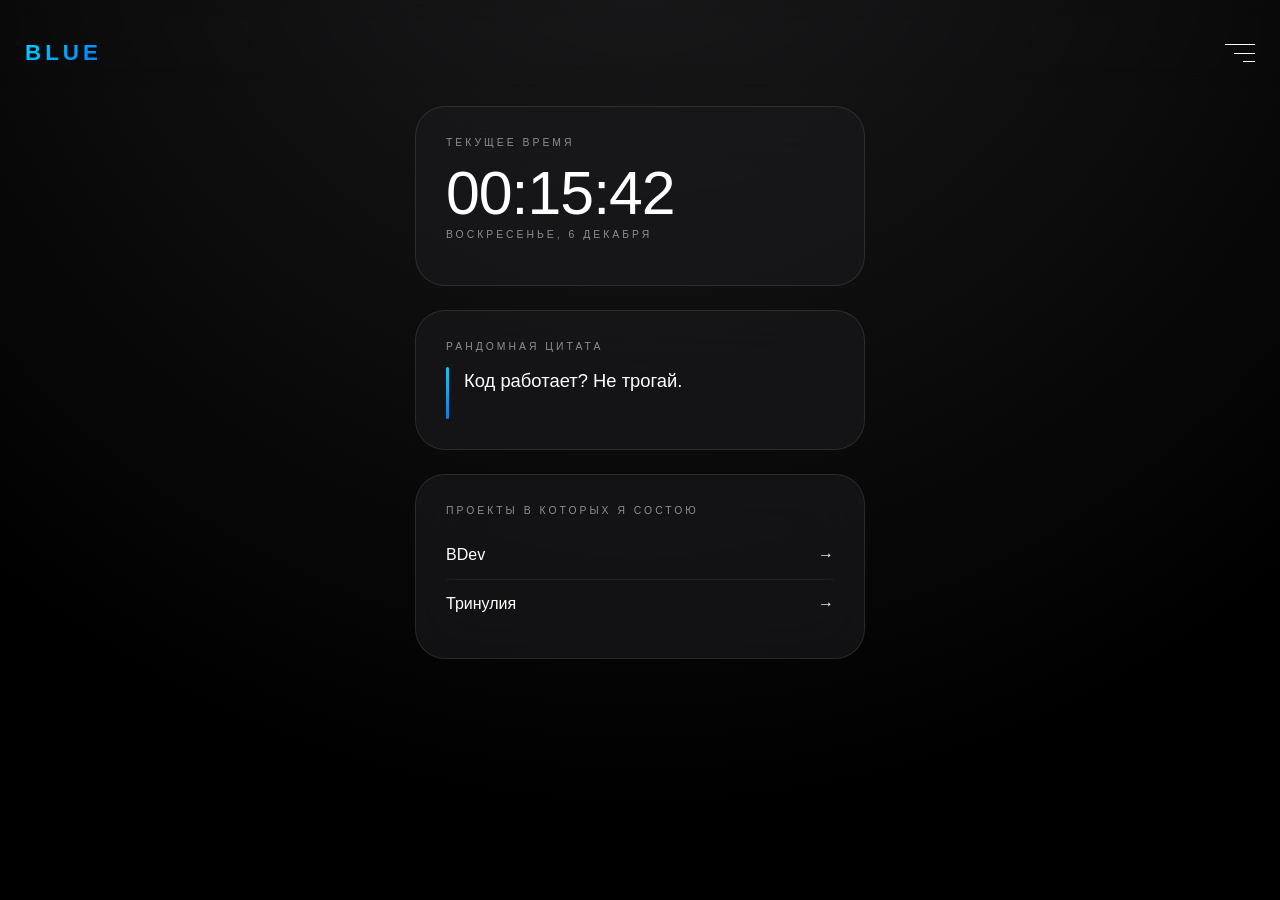
==== Blue.html @ 28cb69a4 "Blue.html" ====
<!DOCTYPE html>
<html lang="ru">
<head>
    <meta charset="UTF-8">
    <meta name="viewport" content="width=device-width, initial-scale=1.0">
    <title>Blue iOS 26</title>
    <style>
        :root {
            --bg: #000000;
            --sidebar-bg: rgba(10, 10, 10, 0.98);
            --card-bg: rgba(28, 28, 30, 0.6);
            --card-border: rgba(255, 255, 255, 0.1);
            --text-main: #ffffff;
            --text-gray: #8e8e93;
            --blue-gradient: linear-gradient(135deg, #00d1ff 0%, #007aff 100%);
            --blur-strength: 30px;
        }

        * {
            margin: 0;
            padding: 0;
            box-sizing: border-box;
            -webkit-tap-highlight-color: transparent;
        }

        body {
            background-color: var(--bg);
            color: var(--text-main);
            font-family: 'Segoe UI', Roboto, Helvetica, Arial, sans-serif;
            overflow-x: hidden;
            min-height: 100vh;
        }

        .bg-gradient {
            position: fixed;
            top: 0;
            left: 0;
            width: 100%;
            height: 100%;
            background: radial-gradient(circle at 50% -20%, #1c1c1e 0%, #000000 80%);
            z-index: -1;
        }

        header {
            display: flex;
            justify-content: space-between;
            align-items: center;
            padding: 40px 25px 20px;
            position: sticky;
            top: 0;
            z-index: 100;
            backdrop-filter: blur(10px);
        }

        .logo {
            font-size: 1.4rem;
            font-weight: 800;
            letter-spacing: 4px;
            background: var(--blue-gradient);
            -webkit-background-clip: text;
            -webkit-text-fill-color: transparent;
            display: inline-block;
            cursor: pointer;
        }

        .hamburger {
            cursor: pointer;
            z-index: 1001;
            width: 30px;
            height: 18px;
            display: flex;
            flex-direction: column;
            justify-content: space-between;
            align-items: flex-end;
        }

        .bar {
            height: 1px;
            background-color: var(--text-main);
            transition: 0.4s cubic-bezier(0.4, 0, 0.2, 1);
        }

        .bar-1 { width: 100%; }
        .bar-2 { width: 70%; }
        .bar-3 { width: 40%; }

        .hamburger.active .bar-1 { transform: translateY(8px) rotate(-45deg); width: 100%; }
        .hamburger.active .bar-2 { opacity: 0; }
        .hamburger.active .bar-3 { transform: translateY(-9px) rotate(45deg); width: 100%; }

        .sidebar {
            position: fixed;
            top: 0;
            right: -100%;
            width: 280px;
            height: 100vh;
            background: var(--sidebar-bg);
            backdrop-filter: blur(var(--blur-strength));
            transition: 0.5s cubic-bezier(0.4, 0, 0.2, 1);
            z-index: 1000;
            padding: 120px 40px;
            display: flex;
            flex-direction: column;
            gap: 30px;
            border-left: 1px solid var(--card-border);
        }

        .sidebar.active { right: 0; }

        .sidebar a {
            color: var(--text-main);
            text-decoration: none;
            font-size: 1.4rem;
            opacity: 0.6;
            transition: 0.3s;
            cursor: pointer;
        }

        .sidebar a:hover { opacity: 1; color: #00d1ff; }

        .tab-content {
            display: none;
            padding: 0 25px;
            max-width: 500px;
            margin: 20px auto 40px;
            flex-direction: column;
            gap: 24px;
        }

        .tab-content.active {
            display: flex;
        }

        .glass-card {
            background: var(--card-bg);
            backdrop-filter: blur(var(--blur-strength));
            border-radius: 30px;
            padding: 30px;
            border: 1px solid var(--card-border);
        }

        /* Фиксированная высота для блока цитаты, чтобы контент не дергался */
        .quote-card {
            min-height: 140px; 
            display: flex;
            flex-direction: column;
        }

        #clock {
            font-size: 3.8rem;
            font-weight: 200;
            letter-spacing: -1px;
            line-height: 1;
            margin-bottom: 5px;
            font-variant-numeric: tabular-nums;
        }

        .label {
            font-size: 0.65rem;
            text-transform: uppercase;
            letter-spacing: 3px;
            color: var(--text-gray);
            margin-bottom: 15px;
            display: block;
        }

        .quote-container {
            display: flex;
            align-items: stretch;
            gap: 15px;
            flex-grow: 1;
        }

        .quote-line {
            width: 3px;
            background: var(--blue-gradient);
            border-radius: 2px;
            flex-shrink: 0;
        }

        .quote-text {
            font-size: 1.15rem;
            color: var(--text-main);
            line-height: 1.5;
            transition: opacity 0.4s ease;
        }

        .quote-fade {
            opacity: 0;
        }

        .affiliations-list {
            list-style: none;
        }

        .affiliations-list li {
            padding: 15px 0;
            color: var(--text-main);
            border-bottom: 1px solid rgba(255,255,255,0.05);
            display: flex;
            justify-content: space-between;
        }

        .affiliations-list li:last-child { border-bottom: none; }

        .content-text {
            font-size: 1.1rem;
            line-height: 1.6;
            color: var(--text-main);
        }

        @keyframes fadeIn {
            from { opacity: 0; transform: translateY(15px); }
            to { opacity: 1; transform: translateY(0); }
        }

        .active .glass-card { animation: fadeIn 0.6s ease both; }
        .card-1 { animation-delay: 0.1s; }
        .card-2 { animation-delay: 0.2s; }
        .card-3 { animation-delay: 0.3s; }

    </style>
</head>
<body>
    <div class="bg-gradient"></div>

    <header>
        <div class="logo" onclick="showTab('home')">BLUE</div>
        <div class="hamburger" onclick="toggleMenu()">
            <div class="bar bar-1"></div>
            <div class="bar bar-2"></div>
            <div class="bar bar-3"></div>
        </div>
    </header>

    <div class="sidebar" id="sidebar">
        <div class="label">Навигация</div>
        <a onclick="showTab('home')">Home</a>
        <a onclick="showTab('affiliations')">Affiliations</a>
        <a onclick="showTab('about')">About</a>
    </div>

    <!-- Вкладка HOME -->
    <main id="home" class="tab-content active">
        <div class="glass-card card-1">
            <span class="label">Текущее время</span>
            <div id="clock">00:00:00</div>
            <div class="label" id="date-label">Дата</div>
        </div>

        <div class="glass-card card-2 quote-card">
            <span class="label">Рандомная цитата</span>
            <div class="quote-container">
                <div class="quote-line"></div>
                <div class="quote-text" id="quote">...</div>
            </div>
        </div>

        <div class="glass-card card-3">
            <span class="label">Проекты в которых я состою</span>
            <ul class="affiliations-list">
                <li>BDev <span>→</span></li>
                <li>Тринулия <span>→</span></li>
            </ul>
        </div>
    </main>

    <!-- Вкладка AFFILIATIONS -->
    <main id="affiliations" class="tab-content">
        <div class="glass-card card-1">
            <span class="label">Affiliations</span>
            <p class="content-text">Сюда впишешь что тебе надо</p>
        </div>
    </main>

    <!-- Вкладка ABOUT -->
    <main id="about" class="tab-content">
        <div class="glass-card card-1">
            <span class="label">About</span>
            <p class="content-text">Сюда впишешь что тебе надо</p>
        </div>
    </main>

    <script>
        const thoughts = [
            "Код работает? Не трогай.",
            "Лень — это энергосберегающий режим.",
            "Бирюзовый — цвет спокойствия.",
            "Минимализм — это не отсутствие чего-то, это идеальное количество.",
            "Blue — это стиль."
        ];

        let currentQuoteIndex = Math.floor(Math.random() * thoughts.length);

        function showTab(tabId) {
            document.querySelectorAll('.tab-content').forEach(tab => {
                tab.classList.remove('active');
            });
            
            const targetTab = document.getElementById(tabId);
            if (targetTab) {
                targetTab.classList.add('active');
            }

            const sidebar = document.getElementById('sidebar');
            if (sidebar.classList.contains('active')) {
                toggleMenu();
            }
        }

        function updateUI() {
            const now = new Date();
            const clockEl = document.getElementById('clock');
            const dateEl = document.getElementById('date-label');
            
            if (clockEl) {
                clockEl.innerText = now.toLocaleTimeString('ru-RU', {
                    hour: '2-digit',
                    minute: '2-digit',
                    second: '2-digit'
                });
            }
            
            if (dateEl) {
                const options = { weekday: 'long', month: 'long', day: 'numeric' };
                dateEl.innerText = now.toLocaleDateString('ru-RU', options);
            }
        }

        function rotateQuote() {
            const quoteEl = document.getElementById('quote');
            if (!quoteEl) return;

            quoteEl.classList.add('quote-fade');

            setTimeout(() => {
                currentQuoteIndex = (currentQuoteIndex + 1) % thoughts.length;
                quoteEl.innerText = thoughts[currentQuoteIndex];
                quoteEl.classList.remove('quote-fade');
            }, 400);
        }

        function toggleMenu() {
            document.querySelector('.hamburger').classList.toggle('active');
            document.getElementById('sidebar').classList.toggle('active');
        }

        document.addEventListener('DOMContentLoaded', () => {
            const quoteEl = document.getElementById('quote');
            if (quoteEl) {
                quoteEl.innerText = thoughts[currentQuoteIndex];
            }
            
            updateUI();
            setInterval(updateUI, 1000);
            setInterval(rotateQuote, 5000);
        });
    </script>
</body>
</html>
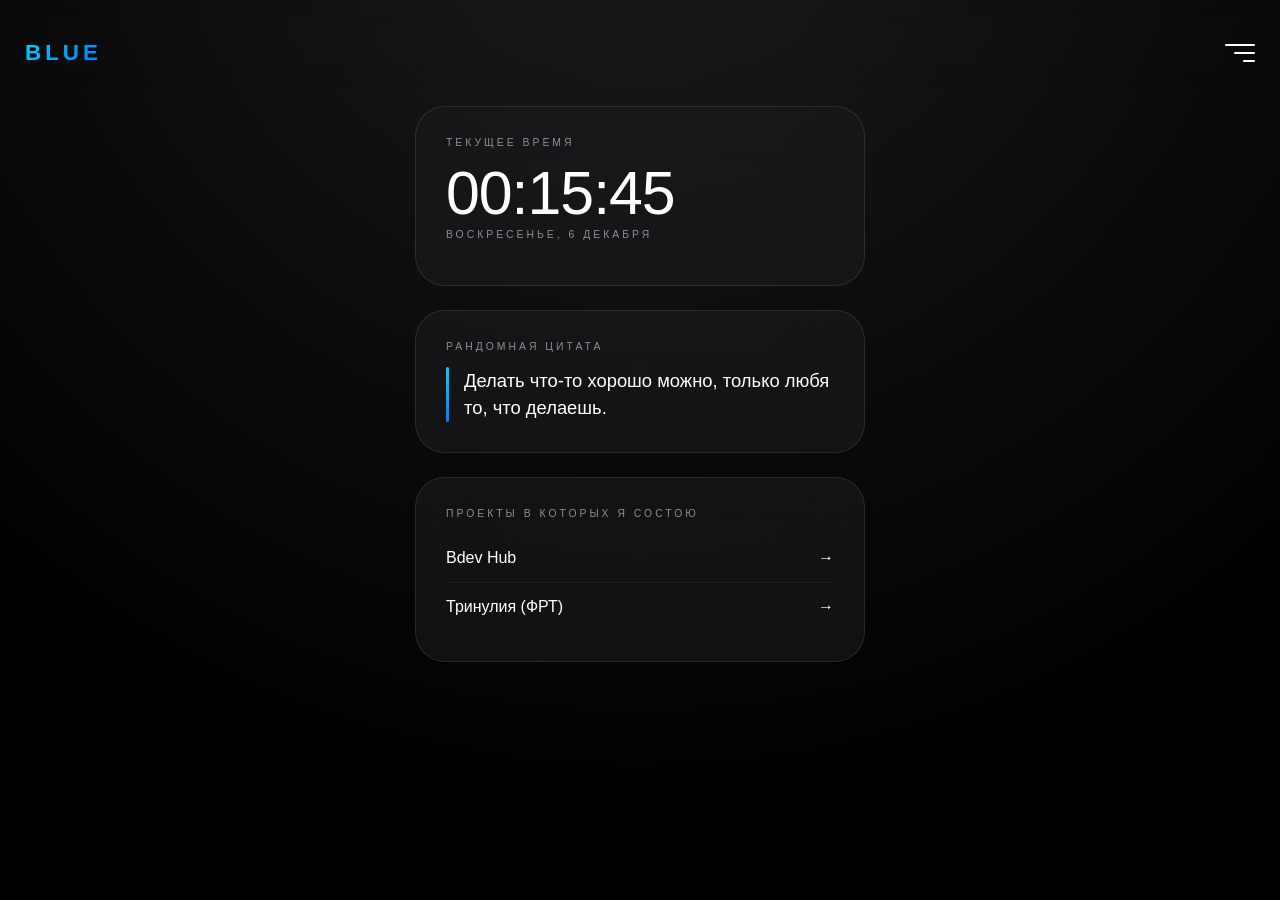
==== commit 39233520: "Update Blue.html" ====
--- a/Blue.html
+++ b/Blue.html
@@ -3,7 +3,7 @@
 <head>
     <meta charset="UTF-8">
     <meta name="viewport" content="width=device-width, initial-scale=1.0">
-    <title>Blue iOS 26</title>
+    <title>Blue</title>
     <style>
         :root {
             --bg: #000000;
@@ -48,7 +48,7 @@
             padding: 40px 25px 20px;
             position: sticky;
             top: 0;
-            z-index: 100;
+            z-index: 2000;
             backdrop-filter: blur(10px);
         }
 
@@ -65,7 +65,7 @@
 
         .hamburger {
             cursor: pointer;
-            z-index: 1001;
+            z-index: 2001;
             width: 30px;
             height: 18px;
             display: flex;
@@ -75,18 +75,30 @@
         }
 
         .bar {
-            height: 1px;
+            height: 2px;
             background-color: var(--text-main);
             transition: 0.4s cubic-bezier(0.4, 0, 0.2, 1);
+            border-radius: 2px;
         }
 
         .bar-1 { width: 100%; }
         .bar-2 { width: 70%; }
         .bar-3 { width: 40%; }
 
-        .hamburger.active .bar-1 { transform: translateY(8px) rotate(-45deg); width: 100%; }
-        .hamburger.active .bar-2 { opacity: 0; }
-        .hamburger.active .bar-3 { transform: translateY(-9px) rotate(45deg); width: 100%; }
+        .hamburger.active .bar-1 { 
+            transform: translateY(8px) rotate(45deg); 
+            width: 100%; 
+            background-color: #00d1ff;
+        }
+        .hamburger.active .bar-2 { 
+            opacity: 0; 
+            transform: translateX(-10px);
+        }
+        .hamburger.active .bar-3 { 
+            transform: translateY(-8px) rotate(-45deg); 
+            width: 100%; 
+            background-color: #00d1ff;
+        }
 
         .sidebar {
             position: fixed;
@@ -97,7 +109,7 @@
             background: var(--sidebar-bg);
             backdrop-filter: blur(var(--blur-strength));
             transition: 0.5s cubic-bezier(0.4, 0, 0.2, 1);
-            z-index: 1000;
+            z-index: 1500;
             padding: 120px 40px;
             display: flex;
             flex-direction: column;
@@ -105,7 +117,10 @@
             border-left: 1px solid var(--card-border);
         }
 
-        .sidebar.active { right: 0; }
+        .sidebar.active { 
+            right: 0;
+            box-shadow: -10px 0 30px rgba(0, 0, 0, 0.5);
+        }
 
         .sidebar a {
             color: var(--text-main);
@@ -139,7 +154,6 @@
             border: 1px solid var(--card-border);
         }
 
-        /* Фиксированная высота для блока цитаты, чтобы контент не дергался */
         .quote-card {
             min-height: 140px; 
             display: flex;
@@ -199,6 +213,12 @@
             border-bottom: 1px solid rgba(255,255,255,0.05);
             display: flex;
             justify-content: space-between;
+            cursor: pointer;
+            transition: 0.2s;
+        }
+
+        .affiliations-list li:hover {
+            color: #00d1ff;
         }
 
         .affiliations-list li:last-child { border-bottom: none; }
@@ -207,6 +227,33 @@
             font-size: 1.1rem;
             line-height: 1.6;
             color: var(--text-main);
+        }
+
+        .project-detail {
+            display: none;
+        }
+
+        .project-detail.active {
+            display: block;
+        }
+
+        .back-btn {
+            color: #00d1ff;
+            cursor: pointer;
+            font-size: 0.9rem;
+            margin-bottom: 20px;
+            display: inline-block;
+        }
+
+        .project-description-block {
+            margin-bottom: 20px;
+            opacity: 0.9;
+            font-size: 1rem;
+        }
+
+        .my-role-block {
+            padding-top: 15px;
+            border-top: 1px solid var(--card-border);
         }
 
         @keyframes fadeIn {
@@ -235,9 +282,9 @@
 
     <div class="sidebar" id="sidebar">
         <div class="label">Навигация</div>
-        <a onclick="showTab('home')">Home</a>
-        <a onclick="showTab('affiliations')">Affiliations</a>
-        <a onclick="showTab('about')">About</a>
+        <a onclick="showTab('home')">Главная</a>
+        <a onclick="showTab('affiliations')">Контакты</a>
+        <a onclick="showTab('about')">Профиль</a>
     </div>
 
     <!-- Вкладка HOME -->
@@ -256,39 +303,163 @@
             </div>
         </div>
 
-        <div class="glass-card card-3">
+        <!-- Основной список проектов -->
+        <div class="glass-card card-3" id="projects-list-container">
             <span class="label">Проекты в которых я состою</span>
             <ul class="affiliations-list">
-                <li>BDev <span>→</span></li>
-                <li>Тринулия <span>→</span></li>
+                <li onclick="showProject('bdev')">Bdev Hub <span>→</span></li>
+                <li onclick="showProject('trinulia')">Тринулия (ФРТ) <span>→</span></li>
             </ul>
+        </div>
+
+        <!-- Детали проекта Bdev Hub -->
+        <div class="glass-card card-3 project-detail" id="project-bdev">
+            <div class="back-btn" onclick="hideProject()">← Назад</div>
+            <span class="label">О проекте Bdev Hub</span>
+            <div class="project-description-block">
+                <p class="content-text">Bdev Hub - разработчик(и) скриптов, на данный момент создают универсальный скрипт на аим, триггер бот, пик и многое другое!</p>
+            </div>
+            <div class="my-role-block">
+                <span class="label">Моя роль</span>
+                <p class="content-text">Тестер</p>
+            </div>
+        </div>
+
+        <!-- Детали проекта Тринулия -->
+        <div class="glass-card card-3 project-detail" id="project-trinulia">
+            <div class="back-btn" onclick="hideProject()">← Назад</div>
+            <span class="label">О проекте Тринулия</span>
+            <div class="project-description-block">
+                <p class="content-text">Федеративная Республика Тринулии, долго рассказывать не буду, находится в Тринульграде, Шупашкаре, а также раньше находилась в довольно популярном плейсе - Сосновский.</p>
+            </div>
+            <div class="my-role-block">
+                <span class="label">Моя роль</span>
+                <p class="content-text">Сотрудник МВД, 0-51, Старшина. На данный момент деятельность полиции остановлена из-за ухода Сосновского.</p>
+            </div>
         </div>
     </main>
 
     <!-- Вкладка AFFILIATIONS -->
     <main id="affiliations" class="tab-content">
         <div class="glass-card card-1">
-            <span class="label">Affiliations</span>
-            <p class="content-text">Сюда впишешь что тебе надо</p>
+            <span class="label">Контакты</span>
+            <p class="content-text">Discord: blue_5270</p>
+            <p class="content-text">Telegram: @blue_5270</p>
         </div>
     </main>
 
     <!-- Вкладка ABOUT -->
     <main id="about" class="tab-content">
         <div class="glass-card card-1">
-            <span class="label">About</span>
-            <p class="content-text">Сюда впишешь что тебе надо</p>
+            <span class="label">Профиль</span>
+            <p class="content-text">бебебе</p>
+            <img src="https://images.meme-arsenal.com/4dd2a8306dc479bea963a739f92775ce.jpg" alt="соррян бро">
         </div>
     </main>
 
     <script>
-        const thoughts = [
-            "Код работает? Не трогай.",
-            "Лень — это энергосберегающий режим.",
-            "Бирюзовый — цвет спокойствия.",
-            "Минимализм — это не отсутствие чего-то, это идеальное количество.",
-            "Blue — это стиль."
-        ];
+const thoughts = [
+    "Разум может достичь всего, во что он верит.",
+    "Стремитесь не к успеху, а к ценностям, которые он даёт.",
+    "Успех приходит к тем, кто не оправдывается.",
+    "9000 промахов — цена мастерства.",
+    "Сложнее всего начать. Дальше — упорство.",
+    "Любите жизнь больше, чем её смысл.",
+    "Жизнь — это то, что происходит, пока ты строишь планы.",
+    "Логика ведёт от А к Б. Воображение — куда угодно.",
+    "Больше всего жалеть будешь не о сделанном, а о несделанном.",
+    "Начинать всегда стоит с того, что сеет сомнения.",
+    "Настоящая ответственность — только личная.",
+    "Неосмысленная жизнь не стоит того, чтобы жить.",
+    "80% успеха — быть в нужном месте в нужное время.",
+    "Ваше время ограничено. Не живите чужой жизнью.",
+    "Победа — ничто. Желание побеждать — всё.",
+    "Наука — это знания. Мудрость — это жизнь.",
+    "В моём словаре нет слова «невозможно».",
+    "Чтобы пересечь океан, нужно потерять берег из виду.",
+    "Свобода стоит ничего, если в неё не входит свобода ошибаться.",
+    "Либо вы управляете днём, либо день управляет вами.",
+    "Вы правы в обоих случаях: и когда верите в себя, и когда не верите.",
+    "Главных дня два: день рождения и день, когда понял, зачем живёшь.",
+    "Начинайте делать то, что можете, и даже то, о чём можете только мечтать.",
+    "Лучшая месть — огромный успех.",
+    "Мотивацию, как душ, нужно принимать ежедневно.",
+    "Прожить, не потерпев неудачу, можно лишь не живя вовсе.",
+    "Всё начинается с мысли. Работайте над мыслями.",
+    "Чтобы избежать критики: ничего не делайте и будьте никем.",
+    "Человеком, которым вы станете, решаете только вы.",
+    "Идите уверенно к мечте. Живите жизнью, которую придумали себе.",
+    "Я надеюсь использовать до последней капли весь талант, данный мне.",
+    "Лучше уверенность в хорошем, чем надежда на отличное.",
+    "Сосредоточьтесь на том, что завладевает сердцем, а не вниманием.",
+    "Поверьте, что можете, — и вы уже на полпути.",
+    "Взрослый, боящийся света, — вот настоящая трагедия.",
+    "Прогресс — это умение сказать «Я не знаю».",
+    "Начните оттуда, где вы есть. Используйте то, что имеете.",
+    "Когда меня спросили, кем я хочу быть, я ответил: «Счастливым».",
+    "Упади семь раз. Поднимись восемь.",
+    "Когда закрывается одна дверь, открывается другая. Не зацикливайтесь.",
+    "У всего есть своя красота. Но не каждый может её увидеть.",
+    "Не нужно ждать ни минуты, чтобы начать делать мир лучше.",
+    "Освободитесь от того, кто вы есть, чтобы стать тем, кем можете быть.",
+    "Счастье — это не готовое. Оно зависит от ваших действий.",
+    "Если предлагают место в ракете — не спрашивайте, какое. Садитесь.",
+    "Сначала цель, потом средства, потом — действие.",
+    "Если нет ветра, беритесь за весла.",
+    "Ваше решение добиться успеха важнее всего остального.",
+    "Успех — это идти от поражения к поражения, не теряя оптимизма.",
+    "Секрет в том, чтобы не терять ни секунды.",
+    "Все хотят изменить человечество, но никто не думает изменить себя.",
+    "Талант дан не просто так. Его нужно использовать.",
+    "Если голос говорит, что не можете рисовать — рисуйте ещё больше.",
+    "Определённость цели — начало всех достижений.",
+    "Мы становимся тем, о чём думаем.",
+    "Я не жертва обстоятельств. Я — результат моих решений.",
+    "Лучшее время посадить дерево было 20 лет назад. Следующий момент — сегодня.",
+    "Все дети — художники. Проблема — остаться художником, повзрослев.",
+    "Мало знать. Нужно применять. Мало хотеть. Нужно делать.",
+    "Успех — это просыпаться, ложиться спать и в промежутке делать то, что нравится.",
+    "Я не провалил тест. Я нашёл 100 способов сделать его неправильно.",
+    "Поражение — не поражение, пока вы сами не признаете его таковым.",
+    "Неудача — это шанс начать заново, но уже мудрее.",
+    "Не позволяйте слову «нельзя» остановить вас.",
+    "Ошибки делает лишь тот, кто ничего не пробует.",
+    "Ты становишься тем, во что веришь.",
+    "Счастье — не в том, чтобы делать что хочешь, а в том, чтобы хотеть то, что делаешь.",
+    "Лучше умереть от страсти, чем от скуки.",
+    "Быстрее всего учишься, когда жизнь загнала тебя в угол.",
+    "Люди забудут, что вы говорили и делали, но никогда — что заставили их почувствовать.",
+    "Вы становитесь тем, о чём думаете.",
+    "Чтобы построить корабль, не сгоняйте людей. Заразите их тоской по морю.",
+    "Всегда имейте мужество сказать себе: «Я невежда».",
+    "Неважно, как медленно ты идешь. Важно — не останавливаться.",
+    "Думайте о том, что имеете, и будете иметь больше. Думайте о недостатке — его будет больше.",
+    "Превращайте масштабные мысли в действия. Отговорки — симптом страха.",
+    "Чтобы вести людей за собой, идите за ними.",
+    "Не достичь успеха — иногда тоже удача.",
+    "Выбирайте самый трудный путь. На нём нет конкурентов.",
+    "Одна законченная задача стоит полусотни полузаконченных.",
+    "Жизнь кончается, когда мы перестаём говорить о важном.",
+    "Беда не приходит одна. Но и удача тоже.",
+    "Мысль — как тесто. Помнёшь хорошенько — всё из неё сделаешь.",
+    "Делай всё, что можешь, используя всё, что имеешь.",
+    "Никто не заставит вас чувствовать себя неполноценным без вашего согласия.",
+    "Одни верят в невероятное, другие совершают невозможное.",
+    "Счастье — в постоянном стремлении вперёд.",
+    "Выживает не самый сильный, а самый восприимчивый к переменам.",
+    "Можно винить генетику, а можно встать с дивана и начать работать.",
+    "Главное — не то, что ты ни разу не упал, а то, что поднимался каждый раз.",
+    "Вопрос не в том, кто разрешит, а в том, кто сможет запретить.",
+    "Самолёт взлетает против ветра.",
+    "Жизнь меряется не количеством лет, а количеством жизни в этих годах.",
+    "Счастлив лишь тот, кто приносит пользу миру.",
+    "Либо напишите что-то стоящее, либо сделайте то, о чём стоит написать.",
+    "Делать что-то хорошо можно, только любя то, что делаешь.",
+    "Мудрый требует всего от себя. Ничтожный — всего от других.",
+    "Велики те, кто видит: миром правят мысли.",
+    "Убедитесь, что ваша лестница успеха прислонена к нужной стене.",
+    "У истоков каждого успешного дела — одно смелое решение."
+];
 
         let currentQuoteIndex = Math.floor(Math.random() * thoughts.length);
 
@@ -302,10 +473,28 @@
                 targetTab.classList.add('active');
             }
 
+            hideProject(); 
+
             const sidebar = document.getElementById('sidebar');
             if (sidebar.classList.contains('active')) {
                 toggleMenu();
             }
+        }
+
+        function showProject(projectId) {
+            document.getElementById('projects-list-container').style.display = 'none';
+            document.querySelectorAll('.project-detail').forEach(detail => {
+                detail.classList.remove('active');
+            });
+            document.getElementById('project-' + projectId).classList.add('active');
+        }
+
+        function hideProject() {
+            const list = document.getElementById('projects-list-container');
+            if(list) list.style.display = 'block';
+            document.querySelectorAll('.project-detail').forEach(detail => {
+                detail.classList.remove('active');
+            });
         }
 
         function updateUI() {
